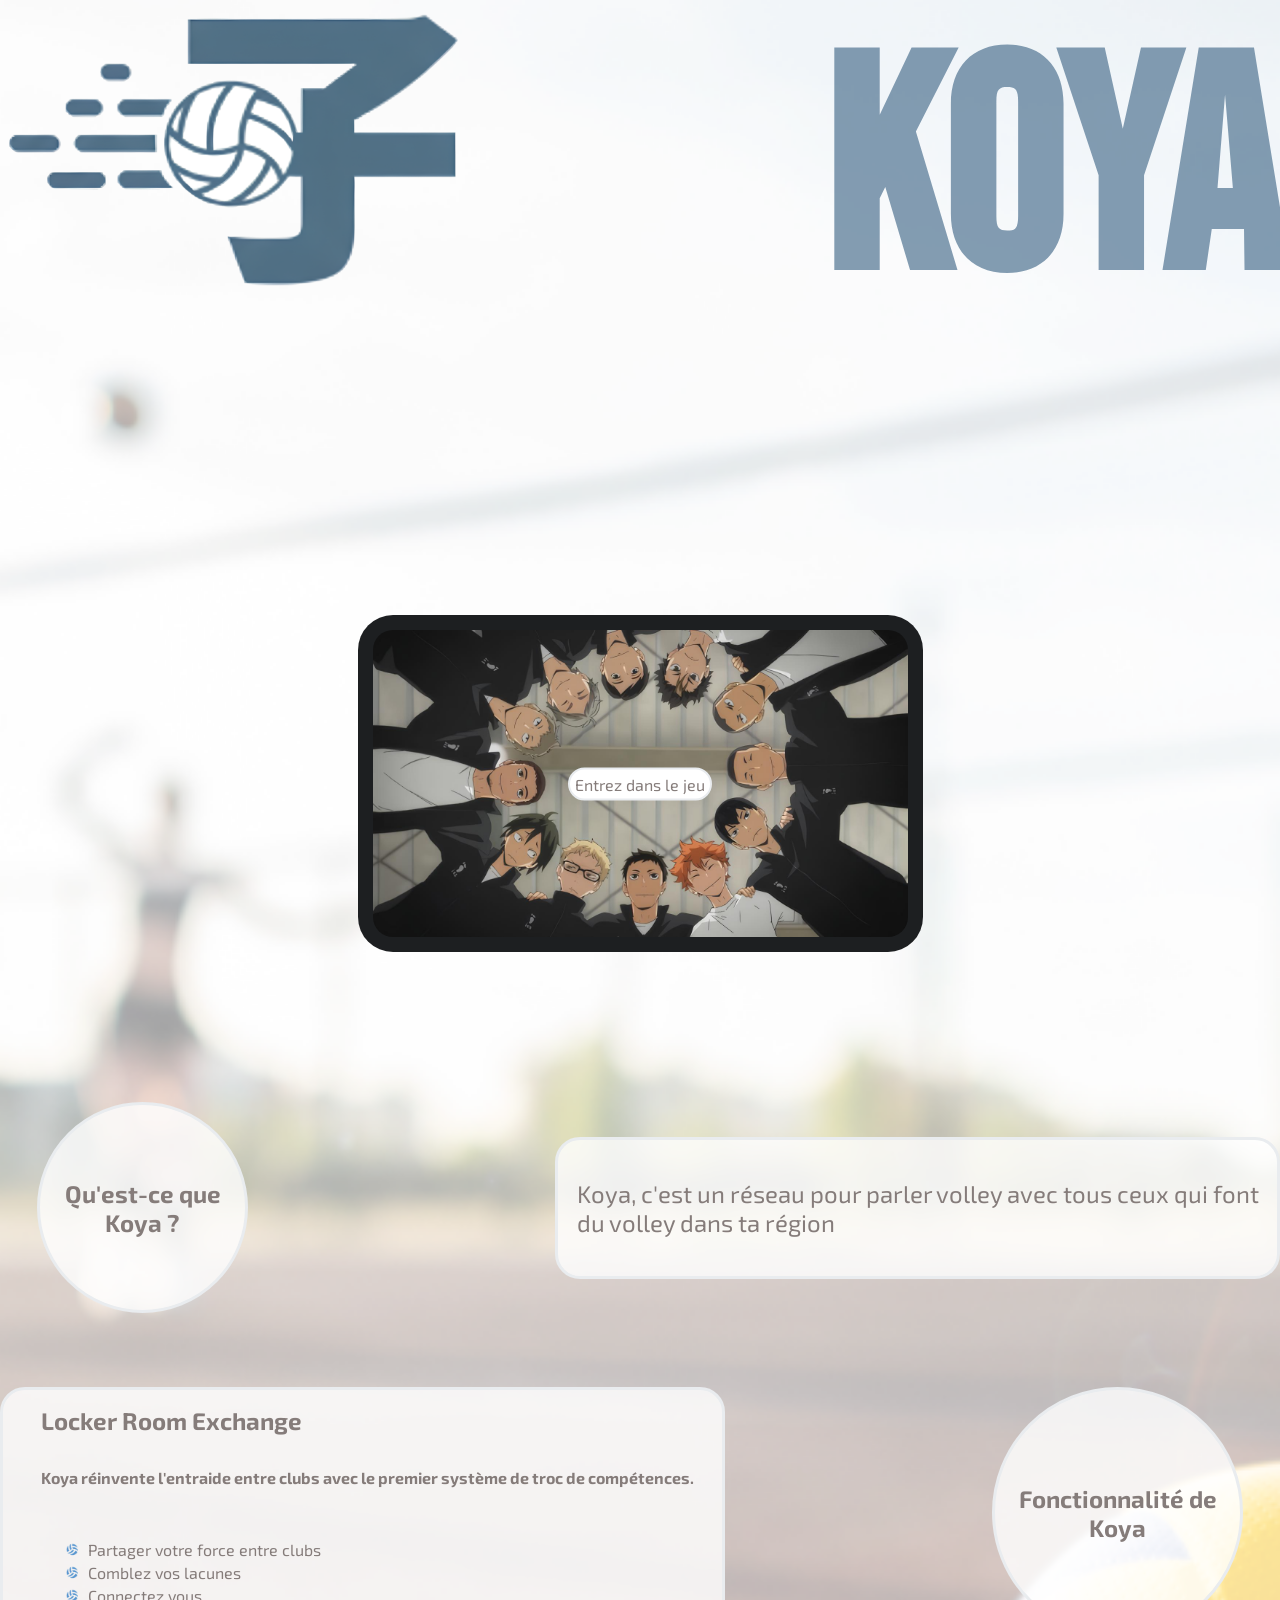
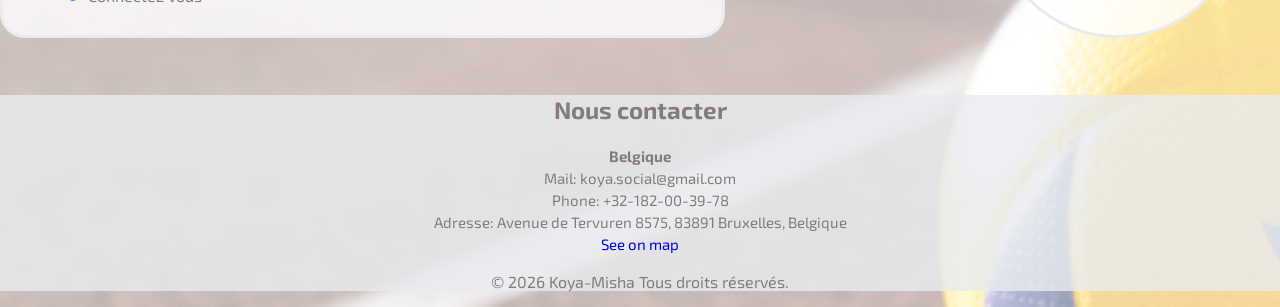
==== index.html @ fd7fb6f2 "Koya-V.13" ====
<!DOCTYPE html>
<html lang="fr">
<head>
    <meta charset="UTF-8">
    <meta name="viewport" content="width=device-width, initial-scale=1.0">
    <title>KOYA</title>
    <link rel="stylesheet" href="style/LDP.css">
</head>
<body>
    <header>    
        <img src="asset/image/logo-final.png" alt="Logo-Koya">
        <h1>KOYA</h1>
    </header>
    <nav>
        <div class="button">
            <img src="asset/image/background-button.jpg" alt="button-background">
            <a href="pages/connexion.html" class="button-lien">Entrez dans le jeu</a>
        </div>
    </nav>
    <main>
        <section class="section-koya">
            <div class="koya-titre">
                <h2>Qu'est-ce que Koya ?</h2>
            </div>
            <div class="koya-txt">
                <p>Koya, c'est un réseau pour parler volley avec tous ceux qui font du volley dans ta région</p>
            </div>
        </section>
        <section class="section-fonction">
            <div class="fonction-txt">
                <h2 class="titre">Locker Room Exchange</h2>
                <h3 class="stitre">Koya réinvente l'entraide entre clubs avec le premier système de troc de compétences.</h3>
                <br>
                <ul>
                    <li>Partager votre force entre clubs</li>
                    <li>Comblez vos lacunes</li>
                    <li>Connectez vous</li>
                </ul>
            </div>
            <div class="fonction-titre">
                <h2>Fonctionnalité de Koya</h2>
            </div>
        </section>
    </main>
    <footer>
        <h2>Nous contacter</h2>
        <table>
            <tr>
                <th>
                    Belgique
                </th>
            </tr>
            <td>
                Mail: koya.social@gmail.com
            </td>
            <tr>
                <td>
                    Phone: +32-182-00-39-78
                </td>
            </tr>
            <tr>
                <td>
                    Adresse: Avenue de Tervuren 8575, 83891 Bruxelles, Belgique
                </td>
            </tr>
            <tr>
                <td>
                    <a href="https://www.google.com/maps/search/Avenue+de+Tervuren+8575,+83891+Bruxelles,+Belgique/@50.8385765,4.3967435,16.17z?entry=ttu&g_ep=EgoyMDI2MDEyMS4wIKXMDSoASAFQAw%3D%3D" target="_blank">See on map</a>
                </td>
            </tr>
        </table>
        <p>&copy; 2026 Koya-Misha Tous droits réservés.</p>
    </footer>
</body>
</html>
---- style/LDP.css ----
body {
    font-family: Exo;
    background-color: #f2f2f2;
    margin: 0;
    /*src="https://www.w3schools.com/cssref/pr_background-image.php"*/
    background-image: url('/asset/image/background.png');
    background-size: cover;
    background-position: center;
    background-repeat: no-repeat;
}

a {
    text-decoration: none;
}

header {
    font-family: Bebas;
    display: flex;
    align-items: flex-start;
    justify-content: space-between;
}

header h1 {
    font-size: 300px;
    color: #5B7C99bf;
    margin: 0;
}

header img {
    width: 467.45px;
    height: 294.31px;
    background: none;
}

nav {
    display: flex;
    justify-content: center;
    padding-top: 255px;
    padding-bottom: 113px;
}

.button {
    position: relative;
    /* src="Recherche dans les option de vscode*/
    display: inline-block;
    background-color: #1D1F21;
    border-radius: 35px;
    padding: 15px;
}

nav img {
    width: 535px;
    height: 307px;
    display: block;
    border-radius: 20px;
}

.button-lien {
    /* src="https://www.w3schools.com/cssref/css3_pr_transform.php"*/
    position: absolute;
    top: 50%;
    left: 50%;
    transform: translate(-50%, -50%);
    color: #857C7A;
    background-color: #ffffff;
    border-radius: 20px;
    border:solid #E9ECEF 2px;
    padding: 5px;
}

.section-koya {
    display: flex;
    align-items: center;
    justify-content: space-between;
}

.koya-titre {
    display: flex;
    text-align: center;
    align-items: center;
    width: 205px;
    height: 205px;
    background-color: #ffffffCC;
    border-radius: 50%;
    border: solid #E9ECEF 3px;
    margin: 37px;
    color: #857C7A;
}

.koya-txt {
    padding-left: 19px;
    padding-right: 0;
    display: flex;
    width: 700px;
    height: 136px;
    background-color: #ffffffCC;
    border-radius: 25px;
    border: solid #E9ECEF 3px;
    justify-content: flex-end;
    font-size: 24px;
    align-items: center;
    color: #857C7A;
}

.section-fonction {
    display: flex;
    align-items: center;
    justify-content: space-between;
}

.fonction-titre {
    display: flex;
    text-align: center;
    align-items: center;
    width: 245px;
    height: 245px;
    background-color: #ffffffCC;
    border-radius: 50%;
    border: solid #E9ECEF 3px;
    margin: 37px;
    color: #857C7A;
}

.fonction-txt {
    display: flex;
    flex-wrap: wrap;
    text-align: start;
    padding-left: 19px;
    padding-right: 0;
    display: flex;
    width: 700px;
    height: 245px;
    background-color: #ffffffCC;
    border-radius: 25px;
    border: solid #E9ECEF 3px;
    color: #857C7A;
}

.titre {
    font-size: 24px;
    margin: 0;
    margin-top: 16px;
    margin-left: 19px;
}

.stitre {
    font-size: 16px;
    margin: 19px;
}

footer {
    text-align: center;
    background-color: #E9ECEFCC;
    color: #857C7A;
}
footer table {
    display: flex;
    justify-content: center;
    font-size: 15px;
}

ul {
    /* src="https://karac.ch/blog/tout-savoir-sur-les-listes-a-puces-et-numerotees-html#puces-perso"*/
    list-style-type: none;
}
li::before {
    display: inline-block;
    position: relative;
    width: 20px;
    height: 20px;
    top: 0.4rem;
    margin-right: 0.4rem;
    content: "";
    background-image: url(/asset/image/puce.png);
    background-size: contain;
    background-repeat: no-repeat;
}

@font-face {
    font-family: Bebas;
    src: url(font/BebasNeue-Regular.otf);
}

@font-face {
    font-family: Nato;
    src: url(font/NotoSansJP-VariableFont_wght.ttf);
}

@font-face {
    font-family: Exo;
    src: url(font/Exo2-VariableFont_wght.ttf);
}
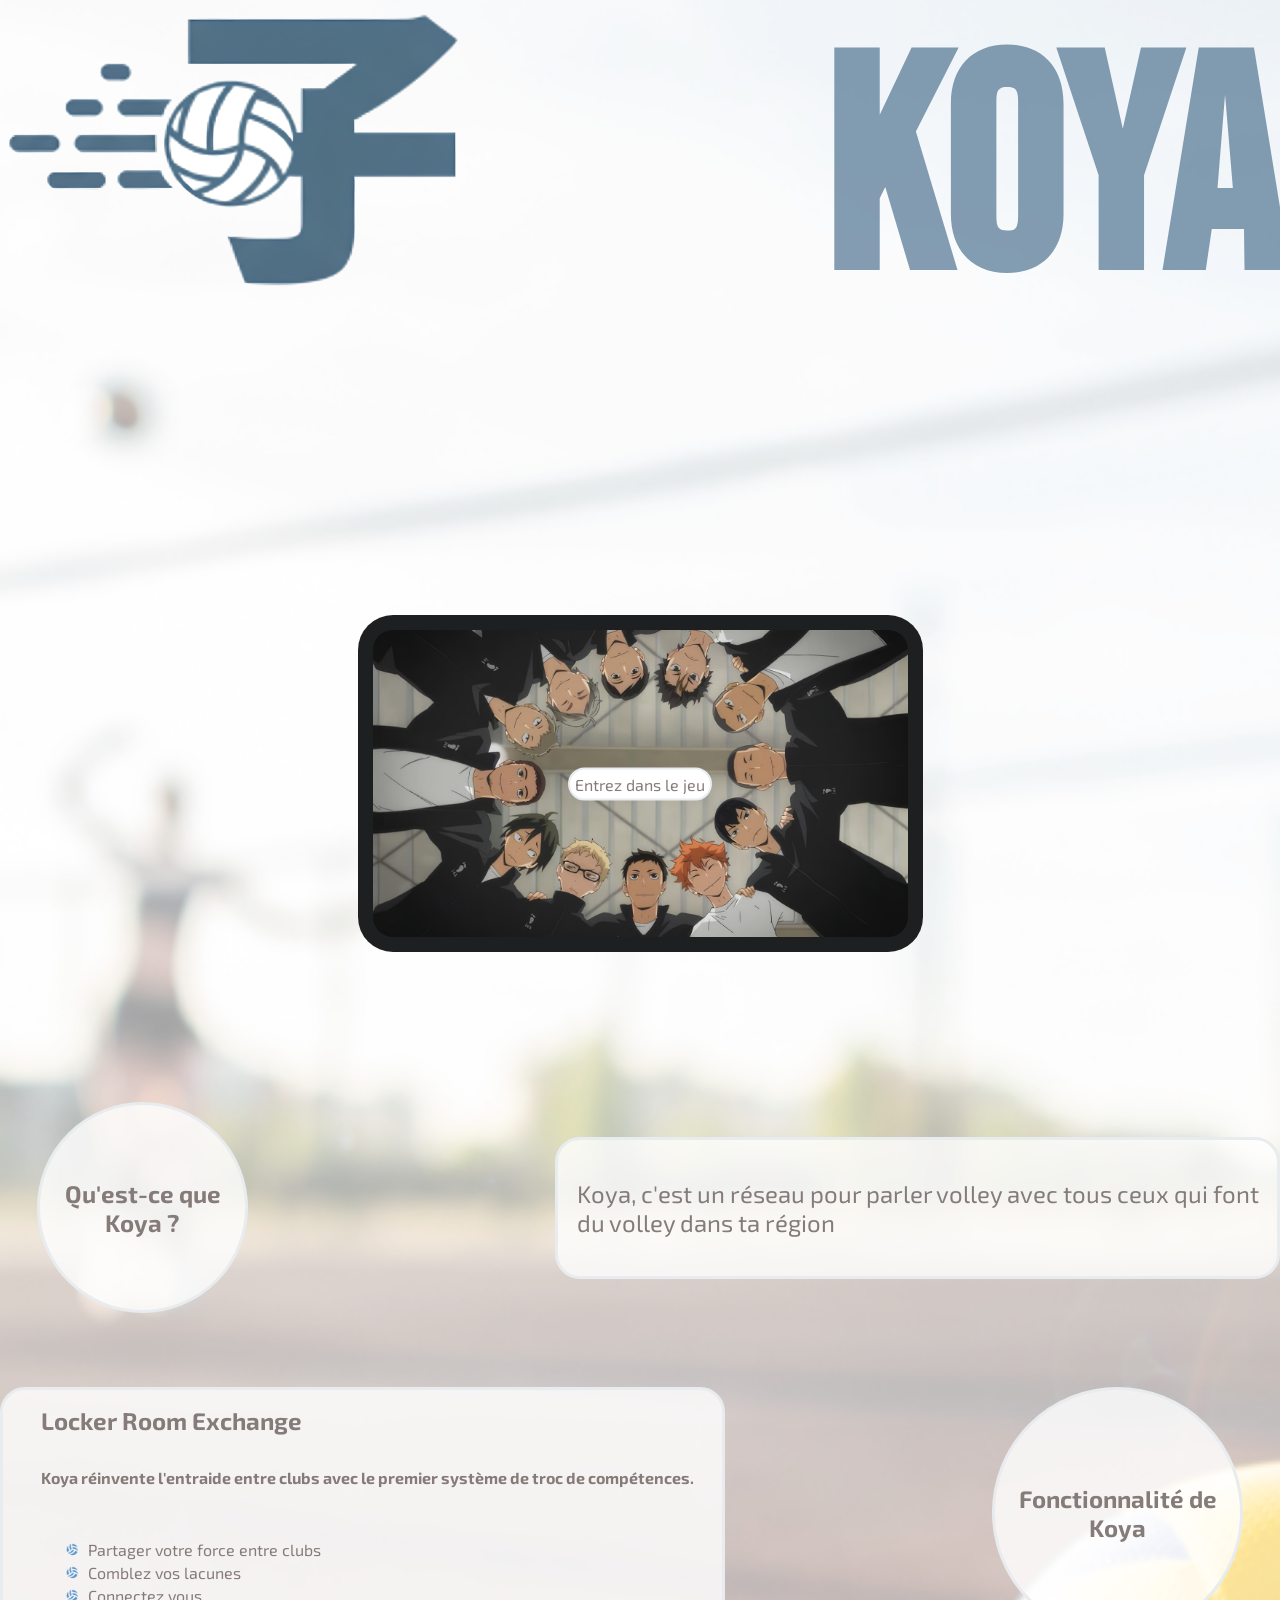
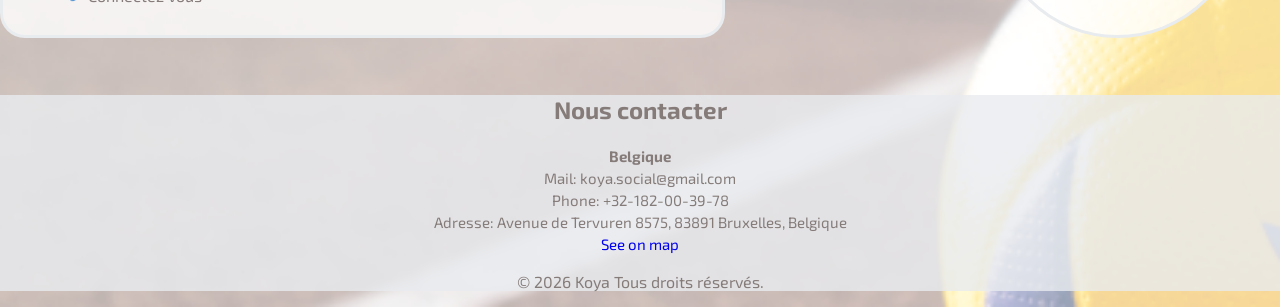
==== commit 991efe9e: "Koya" ====
--- a/index.html
+++ b/index.html
@@ -69,7 +69,7 @@
                 </td>
             </tr>
         </table>
-        <p>&copy; 2026 Koya-Misha Tous droits réservés.</p>
+        <p>&copy; 2026 Koya Tous droits réservés.</p>
     </footer>
 </body>
 </html>
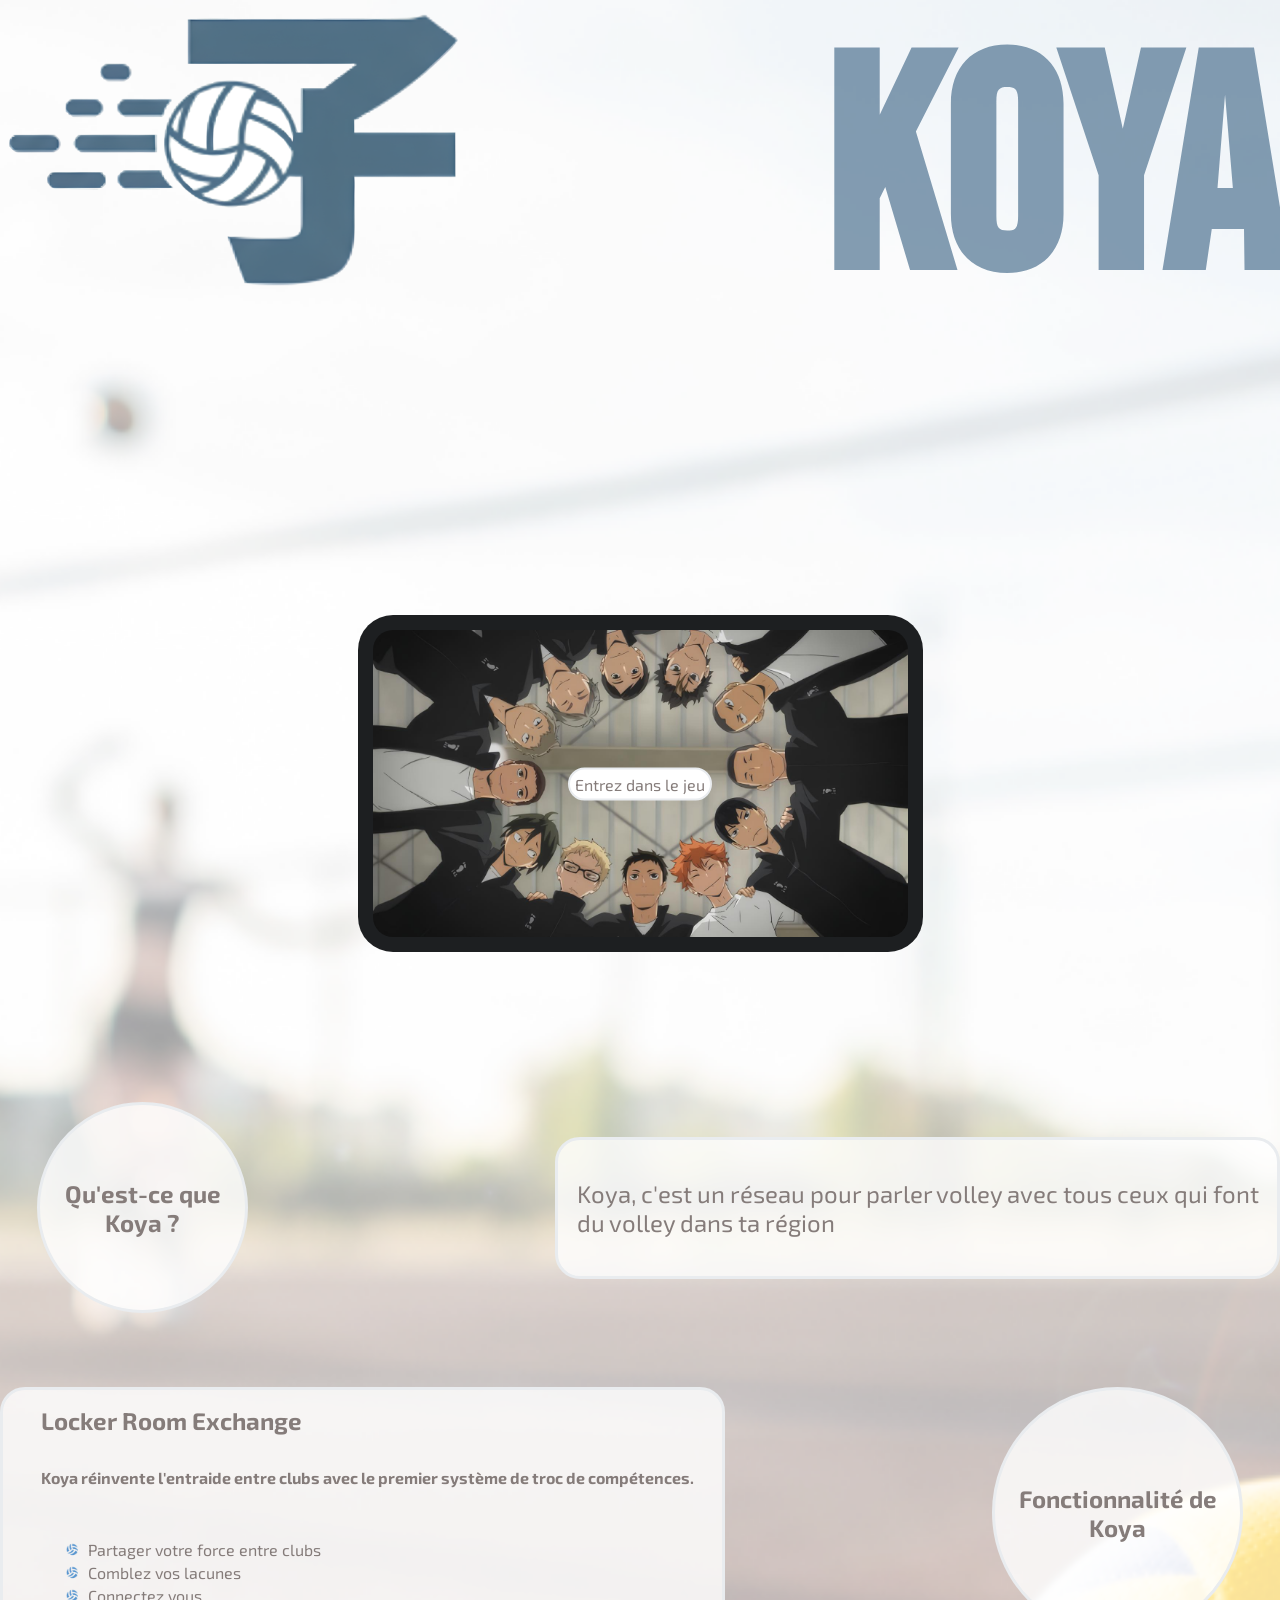
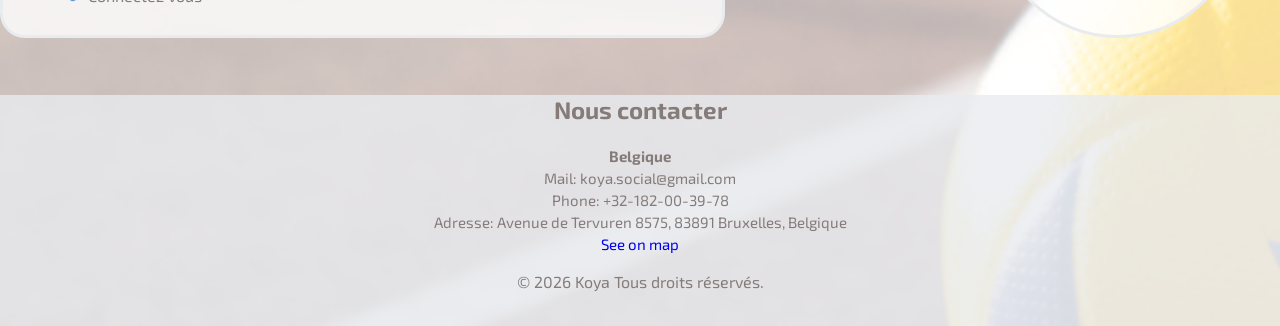
==== commit 704482d0: "Koya" ====
--- a/index.html
+++ b/index.html
@@ -70,6 +70,7 @@
             </tr>
         </table>
         <p>&copy; 2026 Koya Tous droits réservés.</p>
+        <br>
     </footer>
 </body>
 </html>
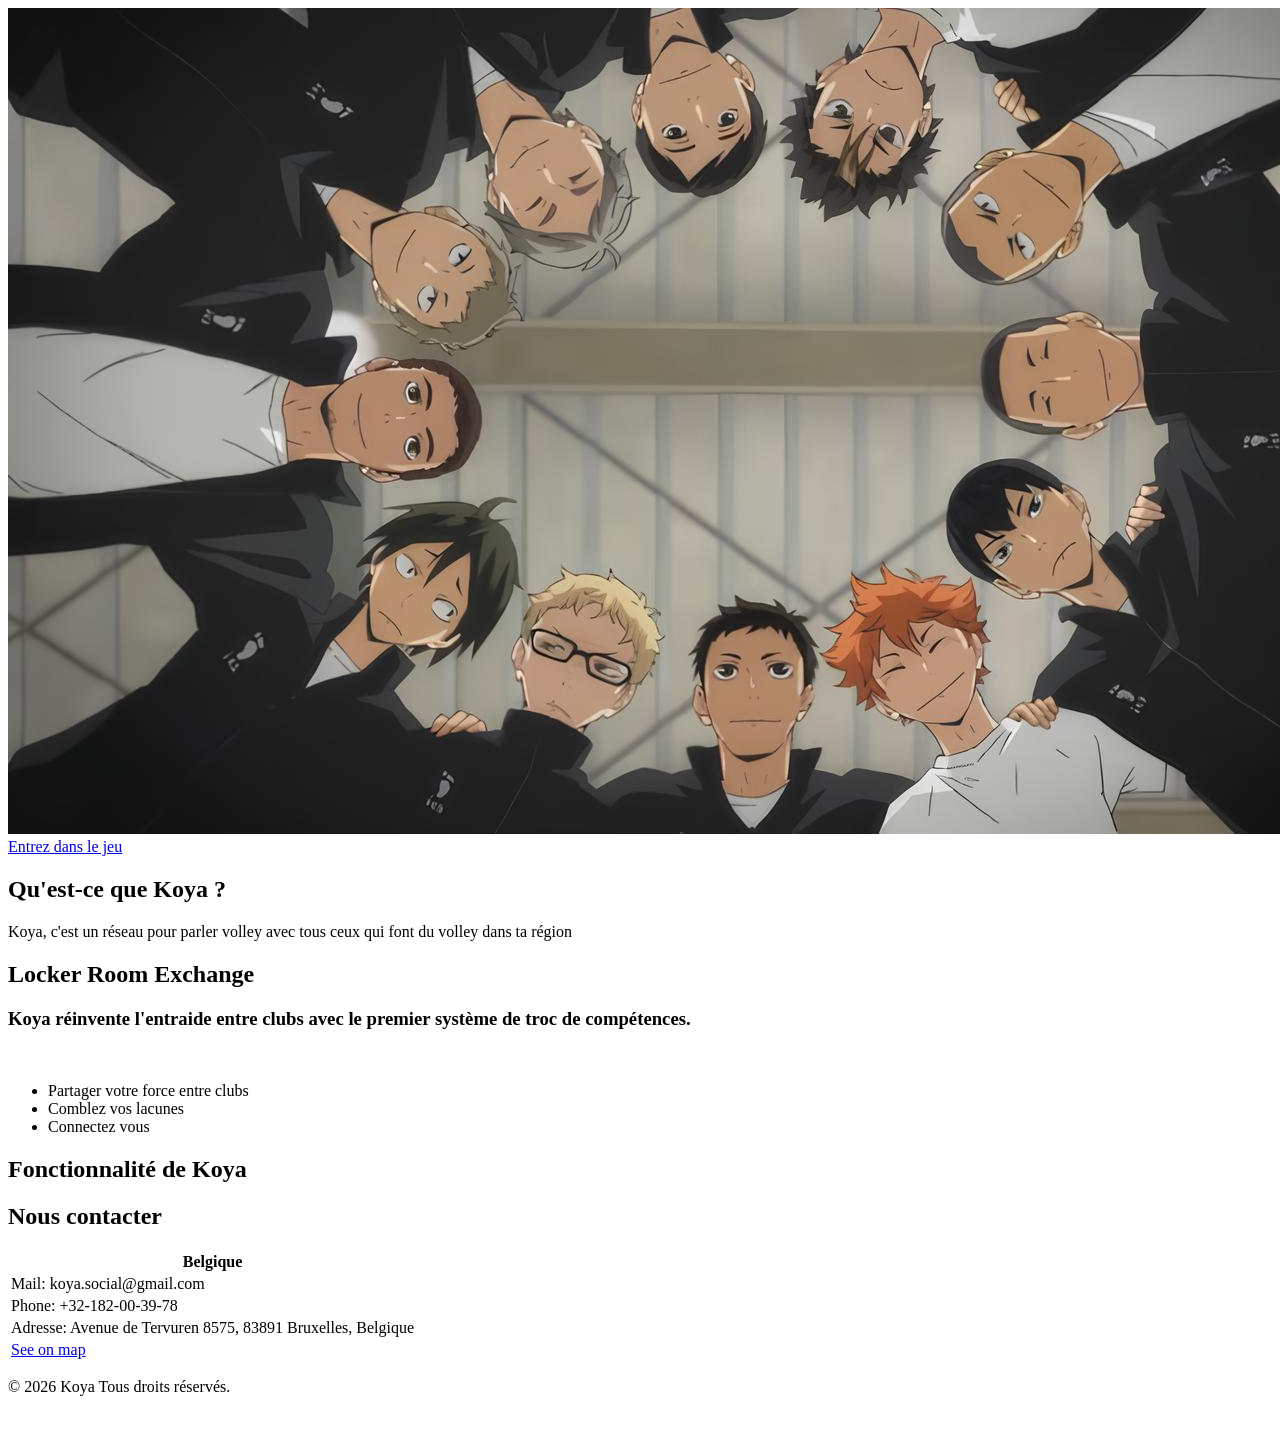
==== commit 3e1b85bf: "Koya" ====
--- a/index.html
+++ b/index.html
@@ -8,8 +8,7 @@
 </head>
 <body>
     <header>    
-        <img src="asset/image/logo-final.png" alt="Logo-Koya">
-        <h1>KOYA</h1>
+        
     </header>
     <nav>
         <div class="button">
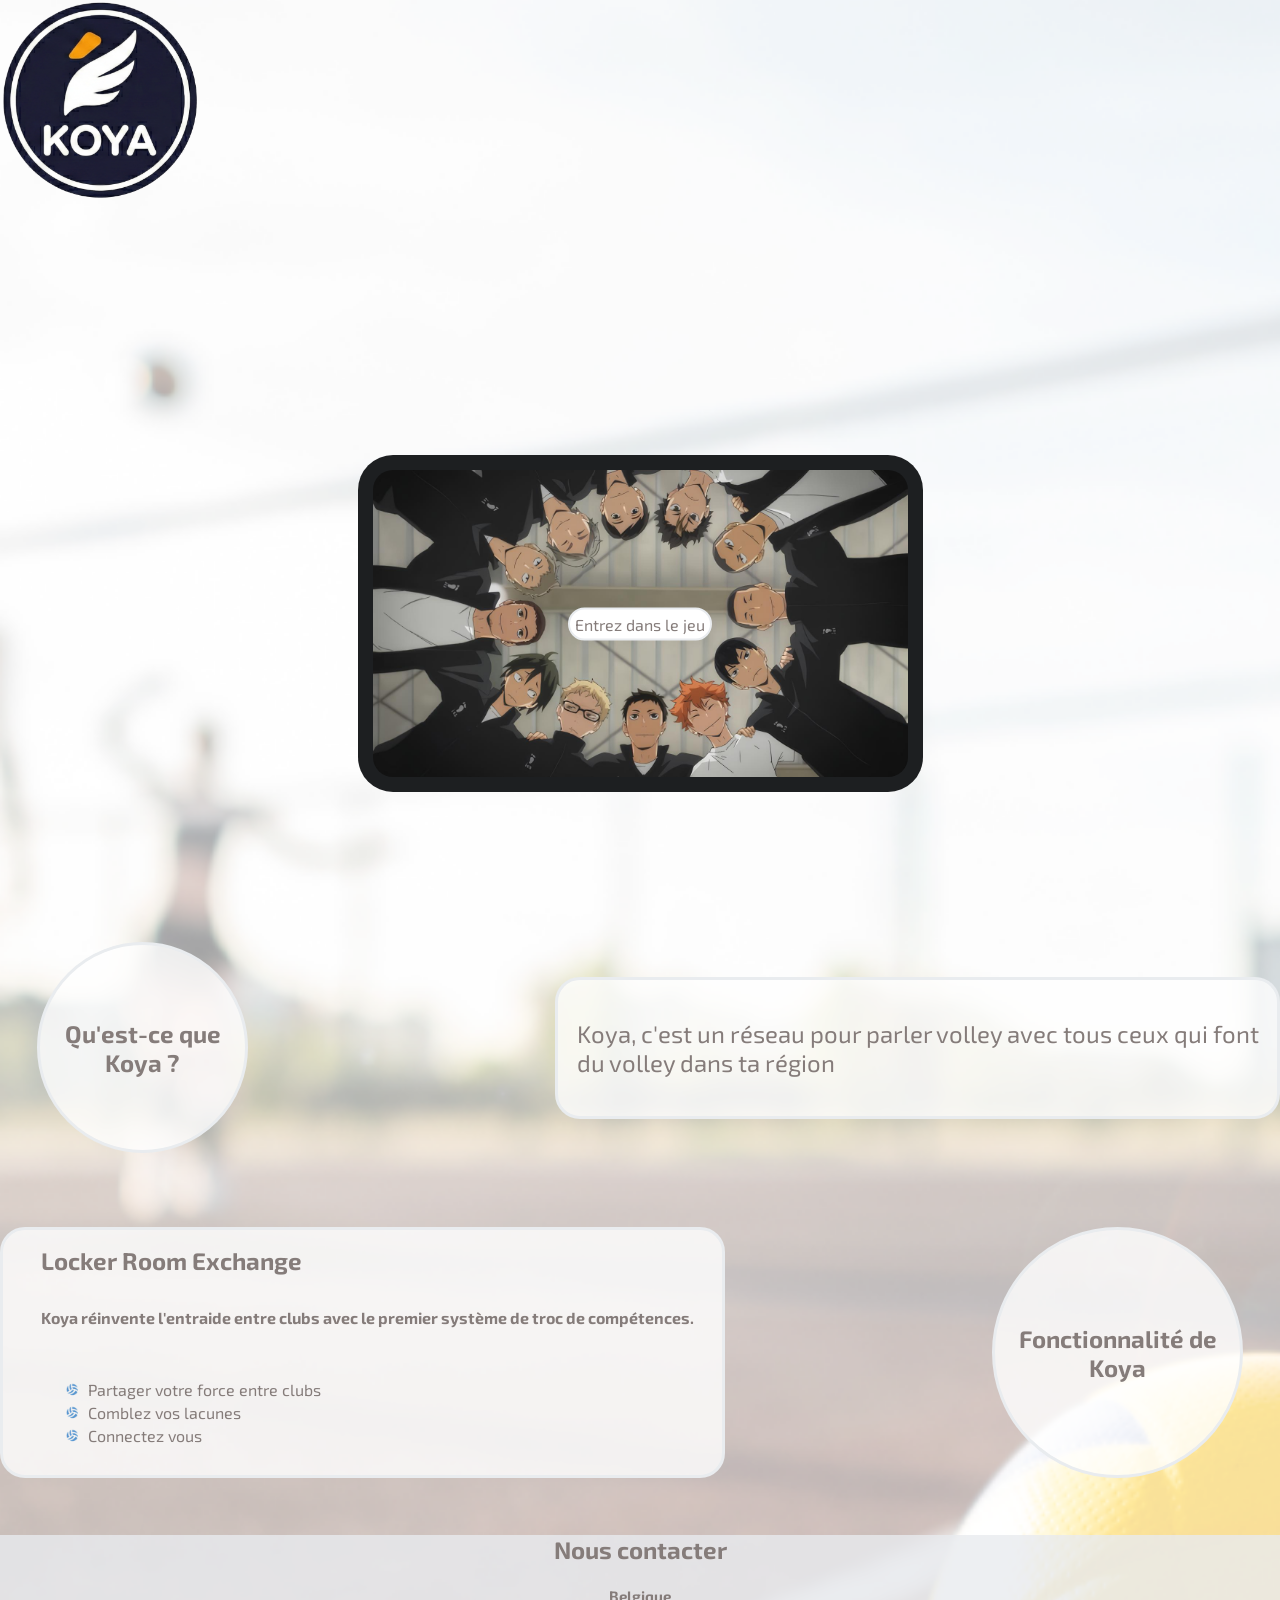
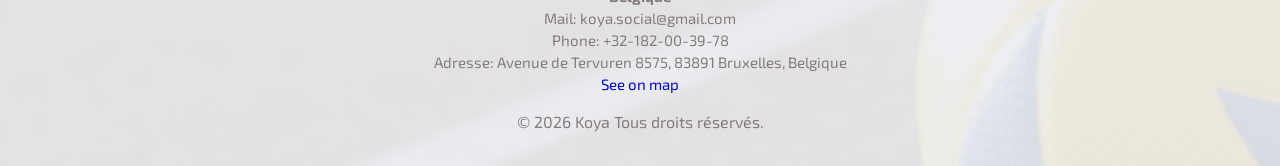
==== commit dec433db: "Koya" ====
--- a/index.html
+++ b/index.html
@@ -8,7 +8,7 @@
 </head>
 <body>
     <header>    
-        
+        <img src="asset/image/Koya_logo.png" alt="Koya Logo">
     </header>
     <nav>
         <div class="button">
--- a/style/LDP.css
+++ b/style/LDP.css
@@ -0,0 +1,192 @@
+body {
+    font-family: Exo;
+    background-color: #f2f2f2;
+    margin: 0;
+    /*src="https://www.w3schools.com/cssref/pr_background-image.php"*/
+    background-image: url('/asset/image/background.png');
+    background-size: cover;
+    background-position: center;
+    background-repeat: no-repeat;
+}
+
+a {
+    text-decoration: none;
+}
+
+header {
+    font-family: Bebas;
+    display: flex;
+    align-items: flex-start;
+    justify-content: space-between;
+}
+
+header h1 {
+    font-size: 300px;
+    color: #5B7C99bf;
+    margin: 0;
+}
+
+header img {
+    width: 200px;
+    height: 200px;
+    background: none;
+}
+
+nav {
+    display: flex;
+    justify-content: center;
+    padding-top: 255px;
+    padding-bottom: 113px;
+}
+
+.button {
+    position: relative;
+    /* src="Recherche dans les option de vscode*/
+    display: inline-block;
+    background-color: #1D1F21;
+    border-radius: 35px;
+    padding: 15px;
+}
+
+nav img {
+    width: 535px;
+    height: 307px;
+    display: block;
+    border-radius: 20px;
+}
+
+.button-lien {
+    /* src="https://www.w3schools.com/cssref/css3_pr_transform.php"*/
+    position: absolute;
+    top: 50%;
+    left: 50%;
+    transform: translate(-50%, -50%);
+    color: #857C7A;
+    background-color: #ffffff;
+    border-radius: 20px;
+    border:solid #E9ECEF 2px;
+    padding: 5px;
+}
+
+.section-koya {
+    display: flex;
+    align-items: center;
+    justify-content: space-between;
+}
+
+.koya-titre {
+    display: flex;
+    text-align: center;
+    align-items: center;
+    width: 205px;
+    height: 205px;
+    background-color: #ffffffCC;
+    border-radius: 50%;
+    border: solid #E9ECEF 3px;
+    margin: 37px;
+    color: #857C7A;
+}
+
+.koya-txt {
+    padding-left: 19px;
+    padding-right: 0;
+    display: flex;
+    width: 700px;
+    height: 136px;
+    background-color: #ffffffCC;
+    border-radius: 25px;
+    border: solid #E9ECEF 3px;
+    justify-content: flex-end;
+    font-size: 24px;
+    align-items: center;
+    color: #857C7A;
+}
+
+.section-fonction {
+    display: flex;
+    align-items: center;
+    justify-content: space-between;
+}
+
+.fonction-titre {
+    display: flex;
+    text-align: center;
+    align-items: center;
+    width: 245px;
+    height: 245px;
+    background-color: #ffffffCC;
+    border-radius: 50%;
+    border: solid #E9ECEF 3px;
+    margin: 37px;
+    color: #857C7A;
+}
+
+.fonction-txt {
+    display: flex;
+    flex-wrap: wrap;
+    text-align: start;
+    padding-left: 19px;
+    padding-right: 0;
+    display: flex;
+    width: 700px;
+    height: 245px;
+    background-color: #ffffffCC;
+    border-radius: 25px;
+    border: solid #E9ECEF 3px;
+    color: #857C7A;
+}
+
+.titre {
+    font-size: 24px;
+    margin: 0;
+    margin-top: 16px;
+    margin-left: 19px;
+}
+
+.stitre {
+    font-size: 16px;
+    margin: 19px;
+}
+
+footer {
+    text-align: center;
+    background-color: #E9ECEFCC;
+    color: #857C7A;
+}
+footer table {
+    display: flex;
+    justify-content: center;
+    font-size: 15px;
+}
+
+ul {
+    /* src="https://karac.ch/blog/tout-savoir-sur-les-listes-a-puces-et-numerotees-html#puces-perso"*/
+    list-style-type: none;
+}
+li::before {
+    display: inline-block;
+    position: relative;
+    width: 20px;
+    height: 20px;
+    top: 0.4rem;
+    margin-right: 0.4rem;
+    content: "";
+    background-image: url(/asset/image/puce.png);
+    background-size: contain;
+    background-repeat: no-repeat;
+}
+
+@font-face {
+    font-family: Bebas;
+    src: url(font/BebasNeue-Regular.otf);
+}
+
+@font-face {
+    font-family: Nato;
+    src: url(font/NotoSansJP-VariableFont_wght.ttf);
+}
+
+@font-face {
+    font-family: Exo;
+    src: url(font/Exo2-VariableFont_wght.ttf);
+}
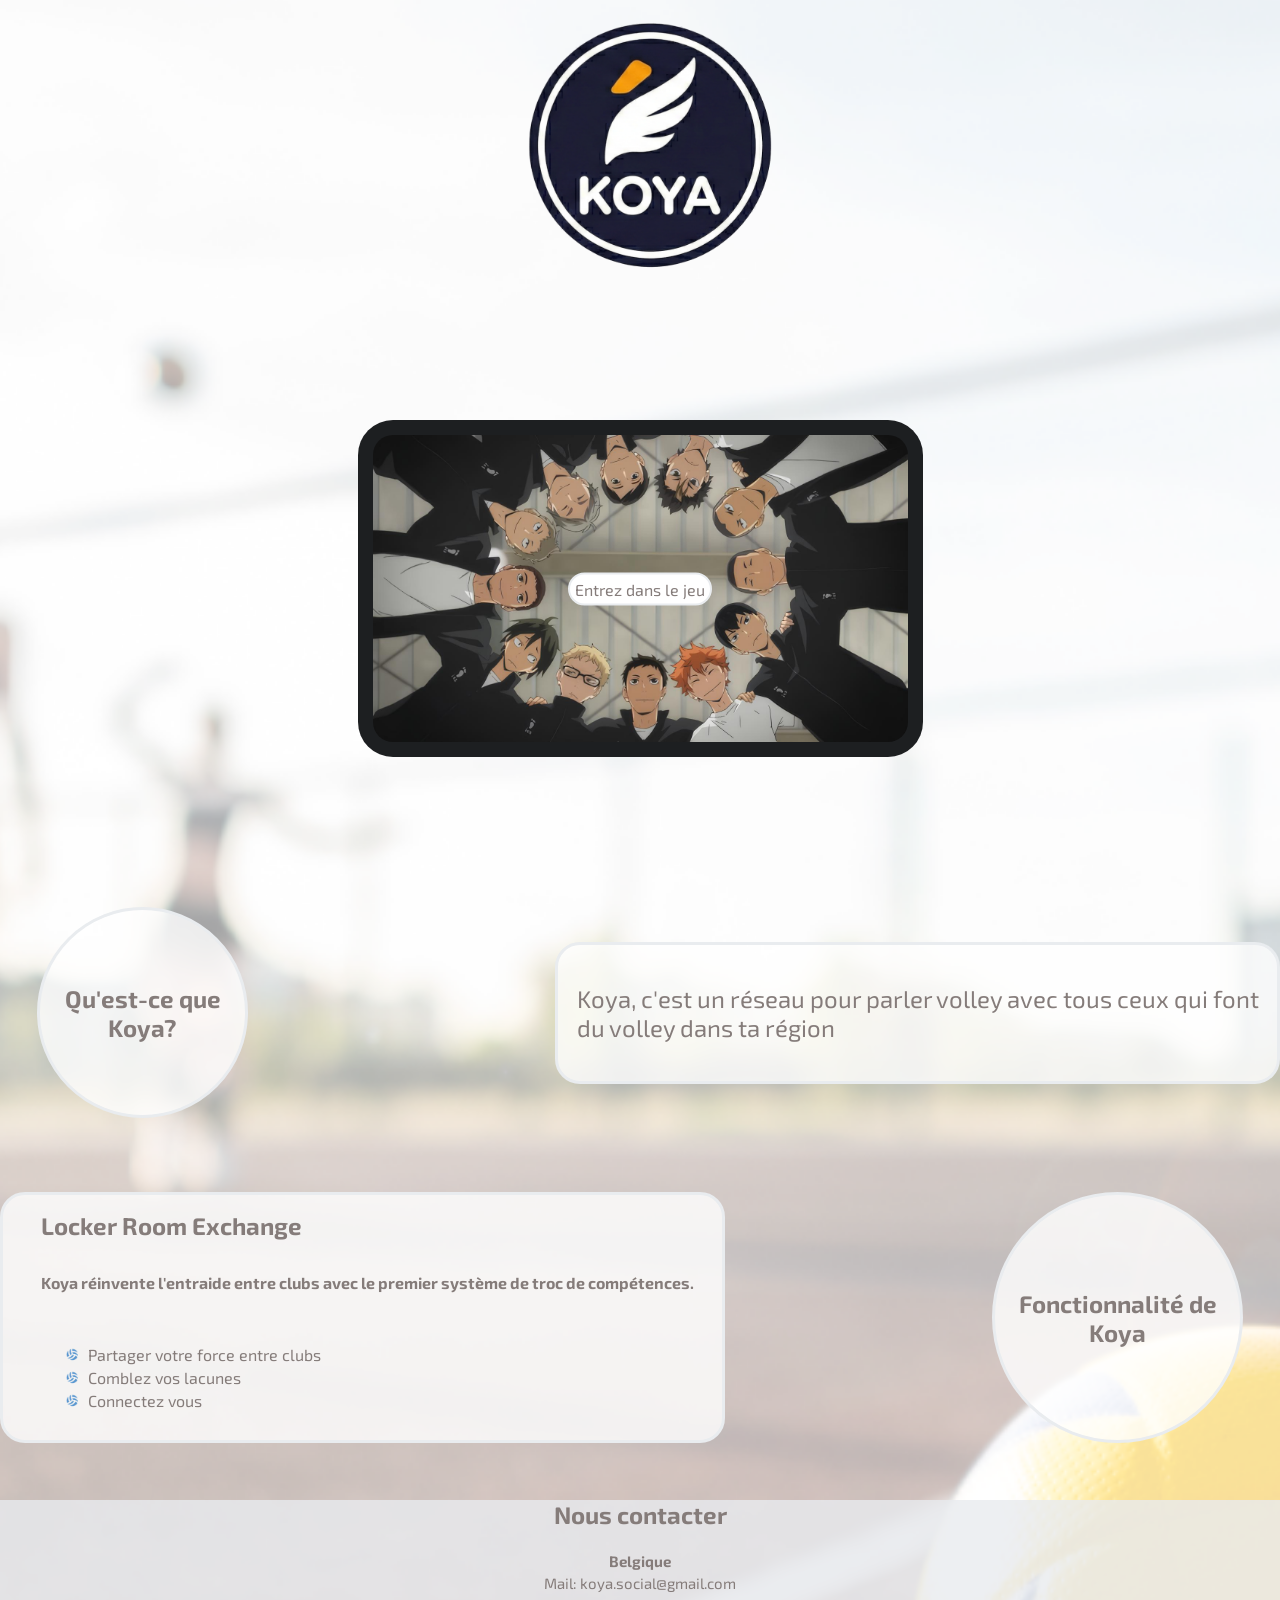
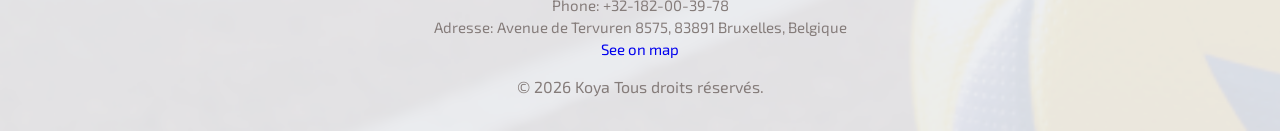
==== commit 988db542: "Koya" ====
--- a/index.html
+++ b/index.html
@@ -19,7 +19,7 @@
     <main>
         <section class="section-koya">
             <div class="koya-titre">
-                <h2>Qu'est-ce que Koya ?</h2>
+                <h2>Qu'est-ce que Koya?</h2>
             </div>
             <div class="koya-txt">
                 <p>Koya, c'est un réseau pour parler volley avec tous ceux qui font du volley dans ta région</p>
--- a/style/LDP.css
+++ b/style/LDP.css
@@ -14,28 +14,22 @@
 }
 
 header {
+    display: flex;
     font-family: Bebas;
-    display: flex;
-    align-items: flex-start;
-    justify-content: space-between;
-}
-
-header h1 {
-    font-size: 300px;
-    color: #5B7C99bf;
-    margin: 0;
+    align-items: center;
 }
 
 header img {
-    width: 200px;
-    height: 200px;
-    background: none;
+    width: 250px;
+    height: 250px;
+    margin-top: 20px;
+    margin-left: 41%;
 }
 
 nav {
     display: flex;
     justify-content: center;
-    padding-top: 255px;
+    padding-top: 150px;
     padding-bottom: 113px;
 }
 
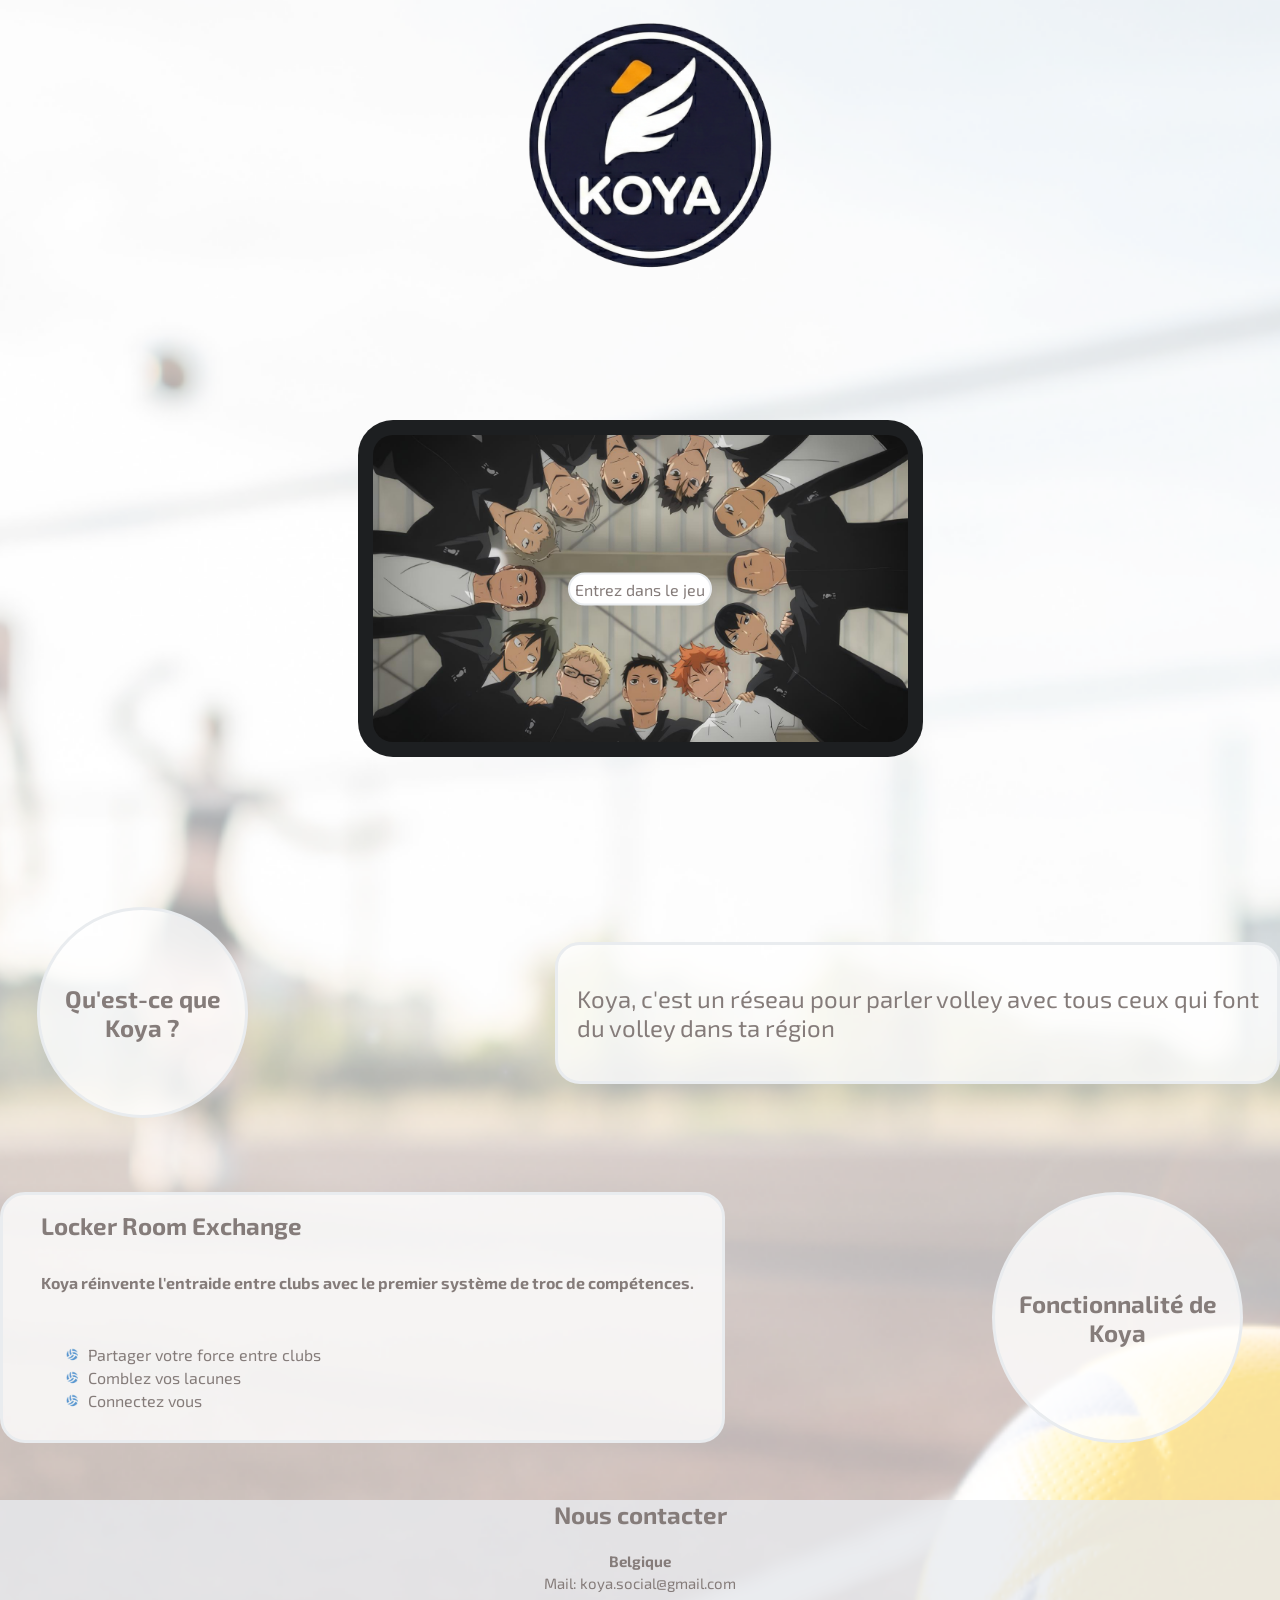
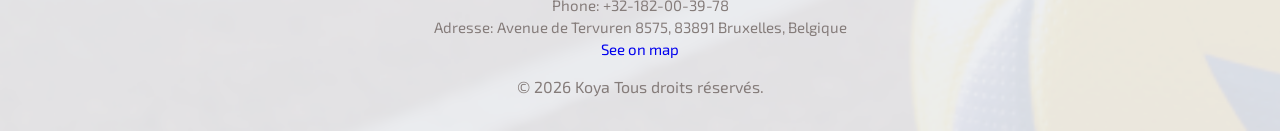
==== commit c20d7abd: "Koya" ====
--- a/index.html
+++ b/index.html
@@ -19,7 +19,7 @@
     <main>
         <section class="section-koya">
             <div class="koya-titre">
-                <h2>Qu'est-ce que Koya?</h2>
+                <h2>Qu'est-ce que Koya ?</h2>
             </div>
             <div class="koya-txt">
                 <p>Koya, c'est un réseau pour parler volley avec tous ceux qui font du volley dans ta région</p>
